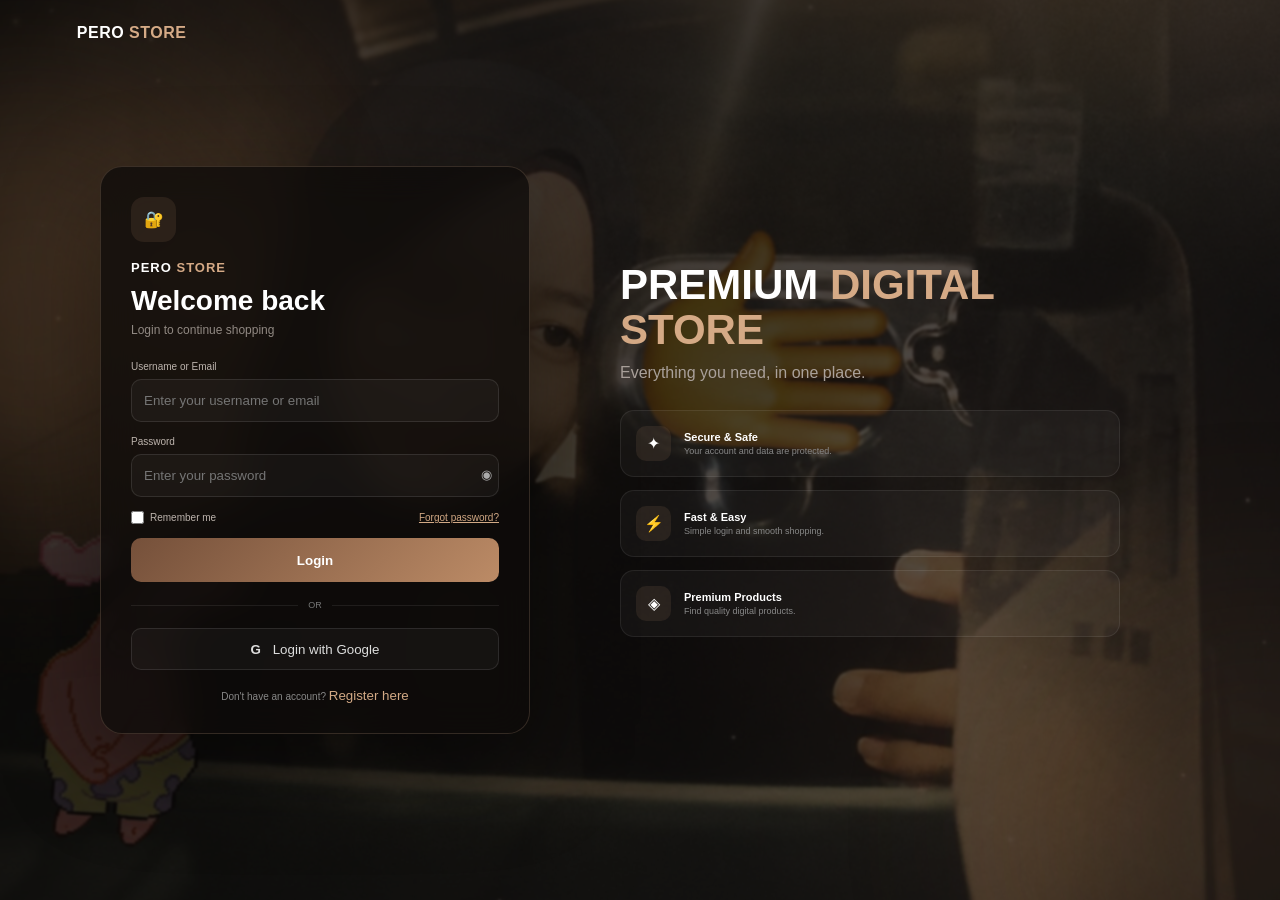
==== index.html @ 730346b2 "Add files via upload" ====
<!doctype html>
<html lang="id">
<head>
<meta charset="UTF-8">
<meta name="viewport" content="width=device-width,initial-scale=1">
<title>PERO STORE</title>
<link rel="stylesheet" href="style.css">
</head>
<body>
<div class="background"></div>
<div class="aura aura1"></div><div class="aura aura2"></div>
<div class="top-brand">PERO <span>STORE</span></div>

<main class="layout">
  <section class="auth-card glass">

    <div class="auth-view login-view active">
      <div class="icon">🔐</div>
      <div class="mini-brand">PERO <span>STORE</span></div>
      <h1>Welcome back</h1>
      <p class="subtitle">Login to continue shopping</p>

      <form id="loginForm">
        <label>Username or Email
          <input id="identity" required placeholder="Enter your username or email">
        </label>
        <label>Password
          <div class="password">
            <input id="password" type="password" required placeholder="Enter your password">
            <button type="button" class="eye" data-target="password">◉</button>
          </div>
        </label>
        <div class="options">
          <label class="check"><input id="remember" type="checkbox"> Remember me</label>
          <a href="#" id="forgot">Forgot password?</a>
        </div>
        <div id="loginError" class="message"></div>
        <button class="main-btn" type="submit">Login</button>
      </form>

      <div class="divider"><span>OR</span></div>
      <button class="google" id="google" type="button"><b>G</b> Login with Google</button>
      <p class="bottom">Don't have an account?
        <button class="text-btn switch-register" type="button">Register here</button>
      </p>
    </div>

    <div class="auth-view register-view">
      <button class="back-btn switch-login" type="button">← Back to Login</button>
      <div class="mini-brand">PERO <span>STORE</span></div>
      <h2>Create an account</h2>
      <p class="subtitle">Register to start shopping</p>

      <form id="registerForm">
        <label>Username
          <input id="username" required placeholder="Enter your username">
        </label>
        <label>Email
          <input id="email" type="email" required placeholder="Enter your email">
        </label>
        <label>Password
          <div class="password">
            <input id="regPassword" type="password" required placeholder="Create a password">
            <button type="button" class="eye" data-target="regPassword">◉</button>
          </div>
        </label>
        <label>Confirm Password
          <div class="password">
            <input id="confirmPassword" type="password" required placeholder="Repeat your password">
            <button type="button" class="eye" data-target="confirmPassword">◉</button>
          </div>
        </label>
        <label>Referral Code <small>(optional)</small>
          <input id="referral" placeholder="Enter referral code">
        </label>
        <label class="terms">
          <input id="terms" type="checkbox" required>
          <span>I agree to the <a href="#">Terms of Service</a> and <a href="#">Privacy Policy</a></span>
        </label>
        <div id="registerError" class="message"></div>
        <div id="success" class="success"></div>
        <button class="main-btn" type="submit">Create Account</button>
      </form>

      <p class="bottom">Already have an account?
        <button class="text-btn switch-login" type="button">Login here</button>
      </p>
    </div>

  </section>

  <section class="center-info">
    <div class="center-title">PREMIUM <span>DIGITAL STORE</span></div>
    <p>Everything you need, in one place.</p>
    <div class="feature-list">
      <div class="feature"><i>✦</i><div><b>Secure & Safe</b><small>Your account and data are protected.</small></div></div>
      <div class="feature"><i>⚡</i><div><b>Fast & Easy</b><small>Simple login and smooth shopping.</small></div></div>
      <div class="feature"><i>◈</i><div><b>Premium Products</b><small>Find quality digital products.</small></div></div>
    </div>
  </section>
</main>
<script src="script.js"></script>
</body>
</html>
---- style.css ----
*{box-sizing:border-box;margin:0;padding:0}body{font-family:Arial,sans-serif;min-height:100vh;background:#080706;color:#fff;overflow-x:hidden}.background{position:fixed;inset:-3%;background:linear-gradient(115deg,rgba(8,7,6,.86),rgba(18,13,10,.68)),url("background.jpg") center/cover no-repeat;filter:blur(1.2px);transform:scale(1.02);z-index:-3}.background:after{content:"";position:absolute;inset:0;background:radial-gradient(circle at 20% 30%,rgba(220,170,120,.14),transparent 28%),radial-gradient(circle at 80% 70%,rgba(150,110,80,.10),transparent 30%)}.aura{position:fixed;border-radius:50%;filter:blur(90px);z-index:-2;pointer-events:none}.aura1{width:420px;height:420px;left:-180px;top:10%;background:rgba(195,135,90,.16)}.aura2{width:480px;height:480px;right:-220px;bottom:-170px;background:rgba(120,90,65,.14)}.top-brand{position:fixed;top:24px;left:6%;font-weight:900;letter-spacing:.5px;z-index:5}.top-brand span,.mini-brand span,.center-title span{color:#d5aa86}.layout{width:min(1080px,90%);min-height:100vh;margin:auto;display:grid;grid-template-columns:minmax(340px,430px) 1fr;gap:90px;align-items:center;padding:80px 0}.auth-card{position:relative;background:rgba(14,11,9,.78);border:1px solid rgba(225,185,150,.18);border-radius:22px;padding:30px;backdrop-filter:blur(18px);box-shadow:0 30px 100px rgba(0,0,0,.45)}.auth-view{display:none}.auth-view.active{display:block}.icon{width:45px;height:45px;border-radius:13px;display:grid;place-items:center;background:rgba(210,165,125,.10);margin-bottom:18px}.mini-brand{font-weight:900;font-size:13px;letter-spacing:1px}.auth-view h1,.auth-view h2{font-size:28px;margin:10px 0 6px}.subtitle{font-size:12px;color:#918983;margin-bottom:24px}.auth-view form{display:grid;gap:14px}.auth-view label{font-size:10px;color:#bdb4ad}.auth-view input:not([type="checkbox"]){display:block;width:100%;height:43px;margin-top:7px;padding:0 12px;background:rgba(255,255,255,.035);border:1px solid rgba(255,255,255,.10);border-radius:10px;color:#fff;outline:none}.auth-view input:focus{border-color:rgba(220,175,135,.48)}.password{position:relative}.password input{padding-right:45px!important}.eye{position:absolute;right:7px;top:13px;background:transparent;border:0;color:#aaa;cursor:pointer}.options{display:flex;justify-content:space-between;align-items:center;font-size:10px}.check{display:flex!important;align-items:center;gap:6px}.check input,.terms input{accent-color:#b98a69}.options a,.terms a{color:#d2a985}.main-btn{height:44px;border:0;border-radius:10px;background:linear-gradient(135deg,#75503a,#bc8b66);color:#fff;font-weight:800;cursor:pointer}.divider{display:flex;align-items:center;gap:10px;color:#777;font-size:9px;margin:18px 0}.divider:before,.divider:after{content:"";height:1px;background:rgba(255,255,255,.08);flex:1}.google{height:42px;width:100%;background:rgba(255,255,255,.035);border:1px solid rgba(255,255,255,.10);border-radius:10px;color:#ddd;cursor:pointer}.google b{margin-right:8px}.bottom{text-align:center;color:#888;font-size:10px;margin-top:18px}.text-btn,.back-btn{background:none;border:0;color:#d2a985;cursor:pointer}.back-btn{font-size:10px;margin-bottom:20px}.terms{display:flex!important;gap:7px;align-items:flex-start}.terms span{line-height:1.5}.message,.success{display:none;font-size:10px;line-height:1.4}.message{color:#df8d82}.success{color:#9bc98f}.center-info{max-width:500px}.center-title{font-size:42px;font-weight:900;line-height:1.05}.center-info>p{color:#aaa19b;margin:12px 0 28px}.feature-list{display:grid;gap:13px}.feature{display:flex;gap:13px;align-items:center;padding:15px;border:1px solid rgba(255,255,255,.08);background:rgba(255,255,255,.035);border-radius:14px}.feature i{width:35px;height:35px;border-radius:10px;display:grid;place-items:center;background:rgba(210,165,125,.10);font-style:normal}.feature b,.feature small{display:block}.feature b{font-size:11px;margin-bottom:3px}.feature small{font-size:9px;color:#888}@media(max-width:850px){.layout{grid-template-columns:1fr;gap:30px;padding:90px 0 40px}.center-info{display:none}.top-brand{left:5%;}.auth-card{max-width:500px;margin:auto}}@media(max-width:500px){.layout{width:92%}.auth-card{padding:23px}.top-brand{font-size:13px}.auth-view h1,.auth-view h2{font-size:24px}}
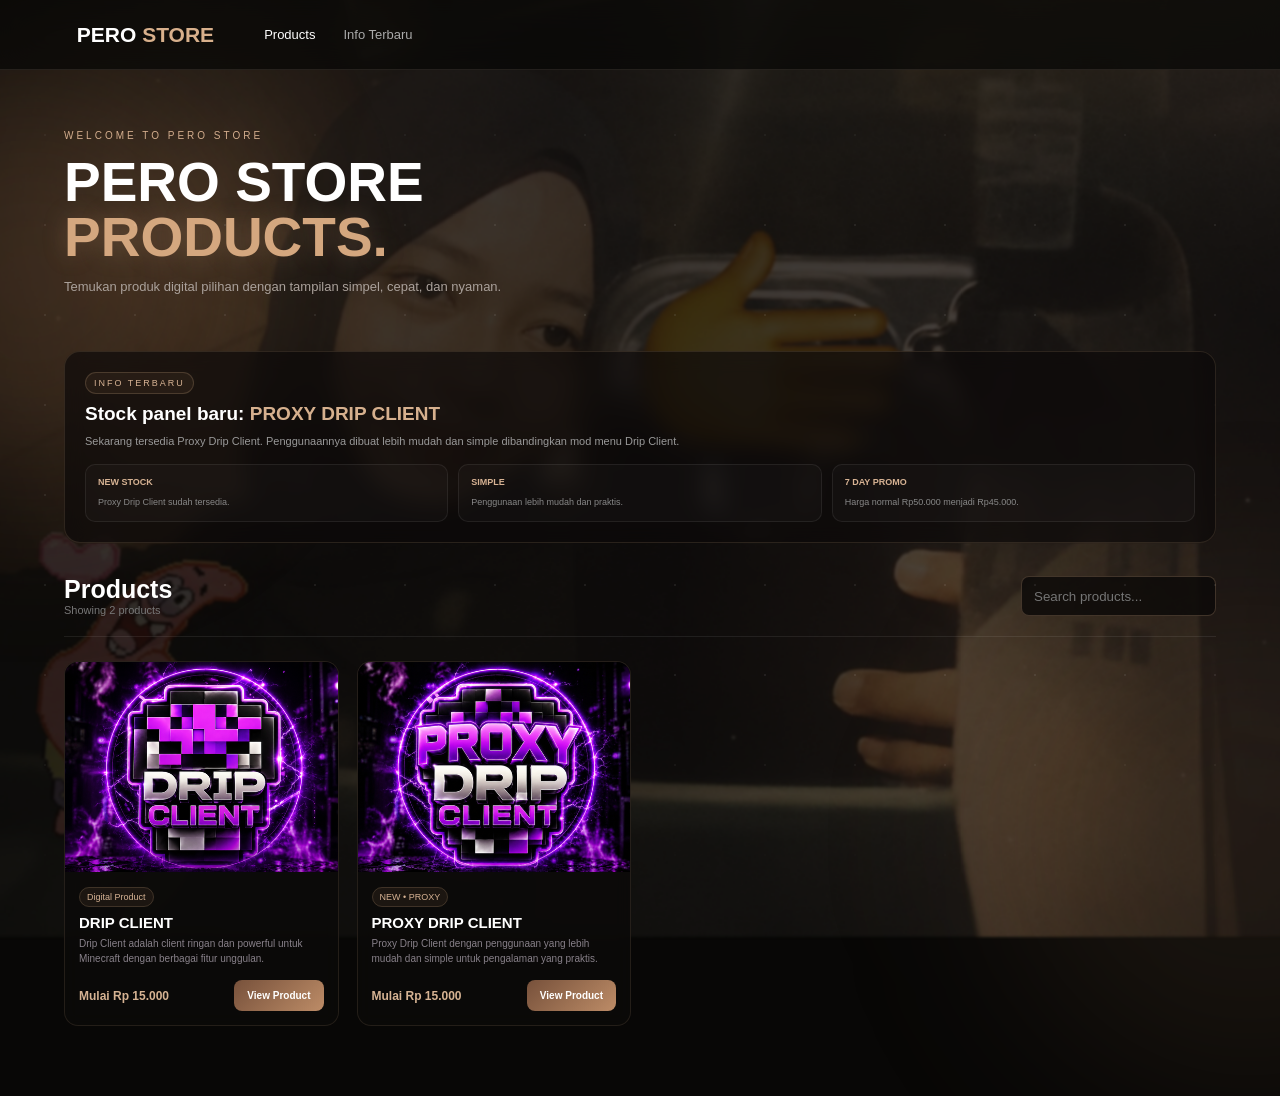
==== commit 320a8db4: "Add files via upload" ====
--- a/index.html
+++ b/index.html
@@ -1,104 +1,40 @@
-<!doctype html>
-<html lang="id">
-<head>
-<meta charset="UTF-8">
-<meta name="viewport" content="width=device-width,initial-scale=1">
-<title>PERO STORE</title>
-<link rel="stylesheet" href="style.css">
-</head>
-<body>
-<div class="background"></div>
-<div class="aura aura1"></div><div class="aura aura2"></div>
-<div class="top-brand">PERO <span>STORE</span></div>
+<!doctype html><html lang="id"><head>
+<meta charset="UTF-8"><meta name="viewport" content="width=device-width,initial-scale=1">
+<title>PERO STORE — Products</title><link rel="stylesheet" href="store.css"></head><body>
+<div class="bg"></div><div class="aura a1"></div><div class="aura a2"></div>
+<header class="nav"><a class="brand" href="index.html">PERO <span>STORE</span></a>
+<nav><a class="active" href="#products-toolbar">Products</a><a href="#latest-info">Info Terbaru</a></nav>
+</header>
 
-<main class="layout">
-  <section class="auth-card glass">
+<main>
+<section class="hero"><div><small>WELCOME TO PERO STORE</small><h1>PERO STORE<br><span>PRODUCTS.</span></h1><p>Temukan produk digital pilihan dengan tampilan simpel, cepat, dan nyaman.</p></div></section>
+<section class="latest-info" id="latest-info">
+<div class="info-badge">INFO TERBARU</div>
+<h2>Stock panel baru: <span>PROXY DRIP CLIENT</span></h2>
+<p>Sekarang tersedia Proxy Drip Client. Penggunaannya dibuat lebih mudah dan simple dibandingkan mod menu Drip Client.</p>
+<div class="info-points"><div><b>NEW STOCK</b><small>Proxy Drip Client sudah tersedia.</small></div><div><b>SIMPLE</b><small>Penggunaan lebih mudah dan praktis.</small></div><div><b>7 DAY PROMO</b><small>Harga normal Rp50.000 menjadi Rp45.000.</small></div></div>
+</section>
+<section class="toolbar" id="products-toolbar"><div><h2>Products</h2><p id="resultText"></p></div><div class="tools"><input id="search" placeholder="Search products..."></div></section>
+<section class="products" id="products"></section>
+</main>
 
-    <div class="auth-view login-view active">
-      <div class="icon">🔐</div>
-      <div class="mini-brand">PERO <span>STORE</span></div>
-      <h1>Welcome back</h1>
-      <p class="subtitle">Login to continue shopping</p>
+<div class="modal" id="detailModal"><div class="modal-card detail"><button class="close" id="closeDetail">×</button>
+<div class="detail-grid"><div class="detail-image" id="detailImage"></div><div class="detail-info"><span class="tag">DIGITAL PRODUCT</span><h2 id="detailName"></h2><p id="detailDesc"></p><h3>Pilih Paket</h3><div class="options" id="options"></div><div class="chosen-price" id="chosenPrice"></div><button class="buy-now" id="buyNow">Buy Now</button></div></div></div></div>
 
-      <form id="loginForm">
-        <label>Username or Email
-          <input id="identity" required placeholder="Enter your username or email">
-        </label>
-        <label>Password
-          <div class="password">
-            <input id="password" type="password" required placeholder="Enter your password">
-            <button type="button" class="eye" data-target="password">◉</button>
-          </div>
-        </label>
-        <div class="options">
-          <label class="check"><input id="remember" type="checkbox"> Remember me</label>
-          <a href="#" id="forgot">Forgot password?</a>
-        </div>
-        <div id="loginError" class="message"></div>
-        <button class="main-btn" type="submit">Login</button>
-      </form>
+<div class="modal" id="checkoutModal"><div class="modal-card checkout"><button class="close" id="closeCheckout">×</button>
+<small>PERO STORE CHECKOUT</small><h2>Complete your purchase</h2><p class="selected">Product: <b id="checkoutProduct"></b> · <b id="checkoutPrice"></b></p>
 
-      <div class="divider"><span>OR</span></div>
-      <button class="google" id="google" type="button"><b>G</b> Login with Google</button>
-      <p class="bottom">Don't have an account?
-        <button class="text-btn switch-register" type="button">Register here</button>
-      </p>
-    </div>
+<div class="payment-section">
+<h3>Choose Payment Method</h3><p class="payment-desc">Pilih metode pembayaran yang ingin kamu gunakan.</p>
+<div class="payment-options">
+<button class="payment-card" id="qrisPayment" type="button"><div class="payment-icon">▦</div><div class="payment-info"><b>QRIS</b><span>Scan QR untuk melakukan pembayaran</span></div><span class="payment-arrow">›</span></button>
+<button class="payment-card" id="saweriaPayment" type="button"><div class="payment-icon">S</div><div class="payment-info"><b>Saweria</b><span>Lanjut ke halaman Saweria</span></div><span class="payment-arrow">›</span></button>
+</div></div>
 
-    <div class="auth-view register-view">
-      <button class="back-btn switch-login" type="button">← Back to Login</button>
-      <div class="mini-brand">PERO <span>STORE</span></div>
-      <h2>Create an account</h2>
-      <p class="subtitle">Register to start shopping</p>
+<div class="payment-panel" id="qrisPanel"><div class="maintenance-box"><div class="maintenance-icon">⚠</div><div><strong>QRIS MAINTENANCE</strong><p>Pembayaran menggunakan QRIS sedang dalam maintenance.</p></div></div><div class="step"><b>QRIS sementara tidak tersedia</b><p>Silakan gunakan metode pembayaran Saweria untuk sementara.</p></div></div>
 
-      <form id="registerForm">
-        <label>Username
-          <input id="username" required placeholder="Enter your username">
-        </label>
-        <label>Email
-          <input id="email" type="email" required placeholder="Enter your email">
-        </label>
-        <label>Password
-          <div class="password">
-            <input id="regPassword" type="password" required placeholder="Create a password">
-            <button type="button" class="eye" data-target="regPassword">◉</button>
-          </div>
-        </label>
-        <label>Confirm Password
-          <div class="password">
-            <input id="confirmPassword" type="password" required placeholder="Repeat your password">
-            <button type="button" class="eye" data-target="confirmPassword">◉</button>
-          </div>
-        </label>
-        <label>Referral Code <small>(optional)</small>
-          <input id="referral" placeholder="Enter referral code">
-        </label>
-        <label class="terms">
-          <input id="terms" type="checkbox" required>
-          <span>I agree to the <a href="#">Terms of Service</a> and <a href="#">Privacy Policy</a></span>
-        </label>
-        <div id="registerError" class="message"></div>
-        <div id="success" class="success"></div>
-        <button class="main-btn" type="submit">Create Account</button>
-      </form>
+<div class="payment-panel" id="saweriaPanel"><div class="saweria-box"><div class="saweria-logo">S</div><div><strong>SAWERIA</strong><p>Lanjut ke halaman Saweria untuk proses pembayaran.</p></div></div><a class="saweria-button" href="https://saweria.co/pero0" target="_blank" rel="noopener" id="openSaweria">Lanjut ke Saweria ↗</a></div>
 
-      <p class="bottom">Already have an account?
-        <button class="text-btn switch-login" type="button">Login here</button>
-      </p>
-    </div>
-
-  </section>
-
-  <section class="center-info">
-    <div class="center-title">PREMIUM <span>DIGITAL STORE</span></div>
-    <p>Everything you need, in one place.</p>
-    <div class="feature-list">
-      <div class="feature"><i>✦</i><div><b>Secure & Safe</b><small>Your account and data are protected.</small></div></div>
-      <div class="feature"><i>⚡</i><div><b>Fast & Easy</b><small>Simple login and smooth shopping.</small></div></div>
-      <div class="feature"><i>◈</i><div><b>Premium Products</b><small>Find quality digital products.</small></div></div>
-    </div>
-  </section>
-</main>
-<script src="script.js"></script>
-</body>
-</html>+<div class="after-payment"><div class="step"><b>1. Screenshot bukti pembayaran</b><p>Setelah pembayaran berhasil, screenshot bukti pembayaran kamu dengan jelas.</p></div><div class="step"><b>2. Kirim bukti pembayaran</b><p>Kirim bukti pembayaran dan beritahu product apa yang dibeli.</p><a class="wa" id="waButton" href="https://wa.me/6282385143705" target="_blank" rel="noopener">Kirim Bukti via WhatsApp ↗</a></div></div>
+</div></div>
+<div id="toast"></div><script src="store.js"></script></body></html>
--- a/store.css
+++ b/store.css
@@ -0,0 +1,6 @@
+*{box-sizing:border-box;margin:0;padding:0}html{scroll-behavior:smooth}body{font-family:Arial,sans-serif;background:#080706;color:#fff;min-height:100vh;overflow-x:hidden}.bg{position:fixed;inset:-3%;background:linear-gradient(115deg,rgba(8,7,6,.88),rgba(18,13,10,.72)),url("background.jpg") center/cover no-repeat;filter:blur(1.2px);transform:scale(1.02);z-index:-3}.bg:after{content:"";position:absolute;inset:0;background:radial-gradient(circle at 18% 25%,rgba(220,170,120,.13),transparent 28%),radial-gradient(circle at 80% 70%,rgba(150,110,80,.10),transparent 30%)}.aura{position:fixed;border-radius:50%;filter:blur(90px);pointer-events:none;z-index:-2}.a1{width:420px;height:420px;left:-180px;top:8%;background:rgba(196,137,91,.16)}.a2{width:500px;height:500px;right:-220px;bottom:-190px;background:rgba(122,92,67,.14)}body:before{content:"";position:fixed;inset:0;pointer-events:none;opacity:.35;background-image:radial-gradient(circle,rgba(255,255,255,.22) 1px,transparent 1px);background-size:90px 90px;mask-image:linear-gradient(to bottom,transparent,black 25%,black 75%,transparent)}.nav{height:70px;padding:0 6%;display:flex;align-items:center;gap:50px;background:rgba(8,7,6,.72);border-bottom:1px solid rgba(255,220,190,.10);backdrop-filter:blur(18px);position:sticky;top:0;z-index:10}.brand{font-size:21px;font-weight:900;color:#fff;text-decoration:none}.brand span{color:#d8b08c}.nav nav{display:flex;gap:28px}.nav nav a{color:#aaa;text-decoration:none;font-size:13px}.nav nav .active{color:#fff}.account{margin-left:auto;display:flex;align-items:center;gap:9px;font-size:12px}.account button{background:rgba(255,255,255,.045);border:1px solid rgba(255,255,255,.12);color:#ddd;border-radius:9px;padding:9px 12px;cursor:pointer}.avatar{width:32px;height:32px;border-radius:50%;display:grid;place-items:center;background:linear-gradient(135deg,#75533d,#d1a57e);font-weight:bold}main{width:min(1180px,90%);margin:auto}.hero{padding:55px 0 45px;display:flex;align-items:center}.hero small{color:#d3ad8d;letter-spacing:3px;font-size:10px}.hero h1{font-size:55px;line-height:1;margin:12px 0}.hero h1 span{color:#d4a77f;text-shadow:0 0 25px rgba(210,165,125,.28)}.hero p{color:#aaa19b;max-width:510px;line-height:1.6;font-size:13px}.toolbar{display:flex;justify-content:space-between;align-items:end;padding:20px 0;border-bottom:1px solid rgba(255,255,255,.08)}.toolbar h2{font-size:25px}.toolbar p{font-size:11px;color:#777}.tools{display:flex;gap:9px}.tools input,.tools select{height:40px;background:rgba(12,10,9,.84);border:1px solid rgba(210,170,135,.25);border-radius:8px;color:#ddd;padding:0 12px;outline:none}.products{display:grid;grid-template-columns:repeat(4,1fr);gap:18px;padding:24px 0 70px}.product{background:rgba(12,10,9,.82);border:1px solid rgba(220,180,145,.12);border-radius:14px;overflow:hidden;transition:.2s;backdrop-filter:blur(8px)}.product:hover{transform:translateY(-5px);border-color:rgba(220,180,145,.36);box-shadow:0 0 35px rgba(120,80,50,.14)}.cover{height:210px}.cover img{width:100%;height:100%;object-fit:cover}.product-body{padding:14px}.tag{font-size:9px;color:#d7b394;border:1px solid rgba(220,180,145,.18);background:rgba(180,130,90,.10);padding:4px 7px;border-radius:20px}.product h3{margin:10px 0 5px;font-size:15px}.product p{font-size:10px;color:#88818a;line-height:1.5}.price-row{display:flex;justify-content:space-between;align-items:center;margin-top:14px}.price{color:#d6b393;font-weight:800;font-size:12px}.buy,.buy-now{border:0;border-radius:8px;background:linear-gradient(135deg,#77513b,#bd8c67);color:#fff;padding:10px 13px;font-size:10px;font-weight:bold;cursor:pointer}.empty-products{grid-column:1/-1;padding:100px;text-align:center;border:1px dashed rgba(220,180,145,.22);border-radius:16px;color:#aaa}.modal{display:none;position:fixed;inset:0;background:rgba(0,0,0,.72);backdrop-filter:blur(10px);z-index:30;align-items:center;justify-content:center;padding:20px}.modal.show{display:flex}.modal-card{width:min(900px,100%);max-height:92vh;overflow:auto;background:rgba(12,10,9,.96);border:1px solid rgba(220,180,145,.20);border-radius:18px;box-shadow:0 30px 100px #000;position:relative;padding:28px}.close{position:absolute;right:16px;top:12px;background:rgba(255,255,255,.05);border:1px solid rgba(255,255,255,.10);color:#aaa;border-radius:8px;font-size:23px;width:35px;height:35px;cursor:pointer}.detail-grid{display:grid;grid-template-columns:1fr 1fr;gap:28px}.detail-image{height:390px;border-radius:14px;overflow:hidden}.detail-image img{width:100%;height:100%;object-fit:cover}.detail-info h2{font-size:30px;margin:10px 0}.detail-info p{color:#aaa;line-height:1.7;font-size:12px}.detail-info h3{font-size:13px;margin:20px 0 8px}.options{display:flex;flex-direction:column;gap:9px}.option{display:flex;justify-content:space-between;align-items:center;text-align:left;background:#0d0b0a;border:1px solid rgba(255,255,255,.08);color:#fff;border-radius:10px;padding:13px;cursor:pointer}.option.selected{border-color:rgba(215,170,130,.60);background:rgba(180,130,90,.13);box-shadow:0 0 22px rgba(180,130,90,.10)}.option b,.option small{display:block}.option b{font-size:12px}.option small{font-size:9px;color:#888;margin-top:4px}.option strong{color:#d6ae8c}.chosen-price{font-size:24px;color:#d6b393;font-weight:900;margin:20px 0}.buy-now{width:100%;font-size:13px}.checkout{width:min(650px,100%)}.checkout>small{color:#d3ad8d;letter-spacing:2px;font-size:9px}.checkout h2{margin:8px 0}.selected{color:#aaa;font-size:12px;margin-bottom:18px}.payment-section{margin-top:12px}.payment-section h3{font-size:14px;margin-bottom:5px}.payment-desc{opacity:.62;font-size:12px;margin-bottom:14px}.payment-options{display:grid;gap:10px}.payment-card{width:100%;border:1px solid rgba(255,255,255,.09);background:rgba(255,255,255,.035);border-radius:15px;padding:14px;display:flex;align-items:center;gap:12px;text-align:left;color:#fff;cursor:pointer;transition:.2s}.payment-card:hover{transform:translateY(-2px);border-color:rgba(220,180,145,.34);background:rgba(255,255,255,.06)}.payment-icon{width:42px;height:42px;border-radius:12px;display:grid;place-items:center;font-weight:900;font-size:19px;background:rgba(210,170,130,.10);color:#dfbb9c}.payment-info{display:flex;flex-direction:column;gap:3px;flex:1}.payment-info b{font-size:14px}.payment-info span{font-size:11px;opacity:.52}.payment-arrow{font-size:24px;opacity:.4}.payment-panel{display:none;margin-top:14px;animation:fade .22s ease}.payment-panel.active{display:block}@keyframes fade{from{opacity:0;transform:translateY(5px)}to{opacity:1;transform:translateY(0)}}.maintenance-box{border:1px solid rgba(230,180,100,.45);background:rgba(220,160,70,.06);border-radius:16px;padding:16px;display:flex;align-items:center;gap:12px}.maintenance-icon{width:42px;height:42px;border-radius:12px;display:grid;place-items:center;background:rgba(230,180,100,.10);font-size:20px}.maintenance-box strong{font-size:13px}.maintenance-box p,.saweria-box p{margin-top:4px;font-size:11px;opacity:.58}.step{padding:15px;background:#0d0b0a;border:1px solid rgba(255,255,255,.08);border-radius:10px;margin:10px 0}.step b{display:block;font-size:11px;margin-bottom:6px}.step p{font-size:10px;color:#999;line-height:1.6}.saweria-box{border:1px solid rgba(255,255,255,.10);background:rgba(255,255,255,.035);border-radius:16px;padding:16px;display:flex;align-items:center;gap:12px;margin-bottom:11px}.saweria-logo{width:42px;height:42px;border-radius:12px;display:grid;place-items:center;font-weight:900;font-size:20px;background:rgba(255,255,255,.09);color:#eee}.saweria-box strong{font-size:13px}.saweria-button,.wa{display:flex;justify-content:center;align-items:center;width:100%;min-height:44px;border-radius:11px;text-decoration:none;color:#fff;background:linear-gradient(135deg,#77513b,#bd8c67);font-weight:700;font-size:11px;transition:.2s}.saweria-button:hover,.wa:hover{transform:translateY(-2px);filter:brightness(1.08)}.after-payment{margin-top:16px}.toast{display:none;position:fixed;right:20px;bottom:20px;background:#15110f;border:1px solid rgba(220,180,145,.22);padding:12px;border-radius:9px;z-index:50;font-size:11px}.toast.show{display:block}@media(max-width:850px){.products{grid-template-columns:repeat(2,1fr)}.hero h1{font-size:43px}.detail-grid{grid-template-columns:1fr}.detail-image{height:280px}}@media(max-width:550px){.nav nav{display:none}.products{grid-template-columns:1fr}.tools{width:100%}.tools input{flex:1}.toolbar{display:block}.hero{padding:35px 0}.hero h1{font-size:39px}.account span{display:none}}
+
+/* INFO TERBARU */
+.latest-info{margin:8px 0 12px;padding:20px;border:1px solid rgba(220,180,145,.14);border-radius:16px;background:rgba(12,10,9,.68);backdrop-filter:blur(10px)}
+.info-badge{display:inline-block;font-size:9px;letter-spacing:2px;color:#d7b394;border:1px solid rgba(220,180,145,.20);background:rgba(180,130,90,.09);padding:5px 8px;border-radius:20px;margin-bottom:9px}
+.latest-info h2{font-size:19px;margin-bottom:7px}.latest-info h2 span{color:#d6b08e}.latest-info>p{color:#999;font-size:11px;line-height:1.65;max-width:760px}.info-points{display:grid;grid-template-columns:repeat(3,1fr);gap:10px;margin-top:14px}.info-points>div{padding:12px;border:1px solid rgba(255,255,255,.07);background:rgba(255,255,255,.025);border-radius:10px}.info-points b{display:block;font-size:9px;color:#d7b394;margin-bottom:4px}.info-points small{font-size:9px;color:#888;line-height:1.5}.option del{color:#777;text-decoration-thickness:2px;margin-right:3px}.option strong{white-space:nowrap}@media(max-width:650px){.info-points{grid-template-columns:1fr}.latest-info h2{font-size:17px}}
